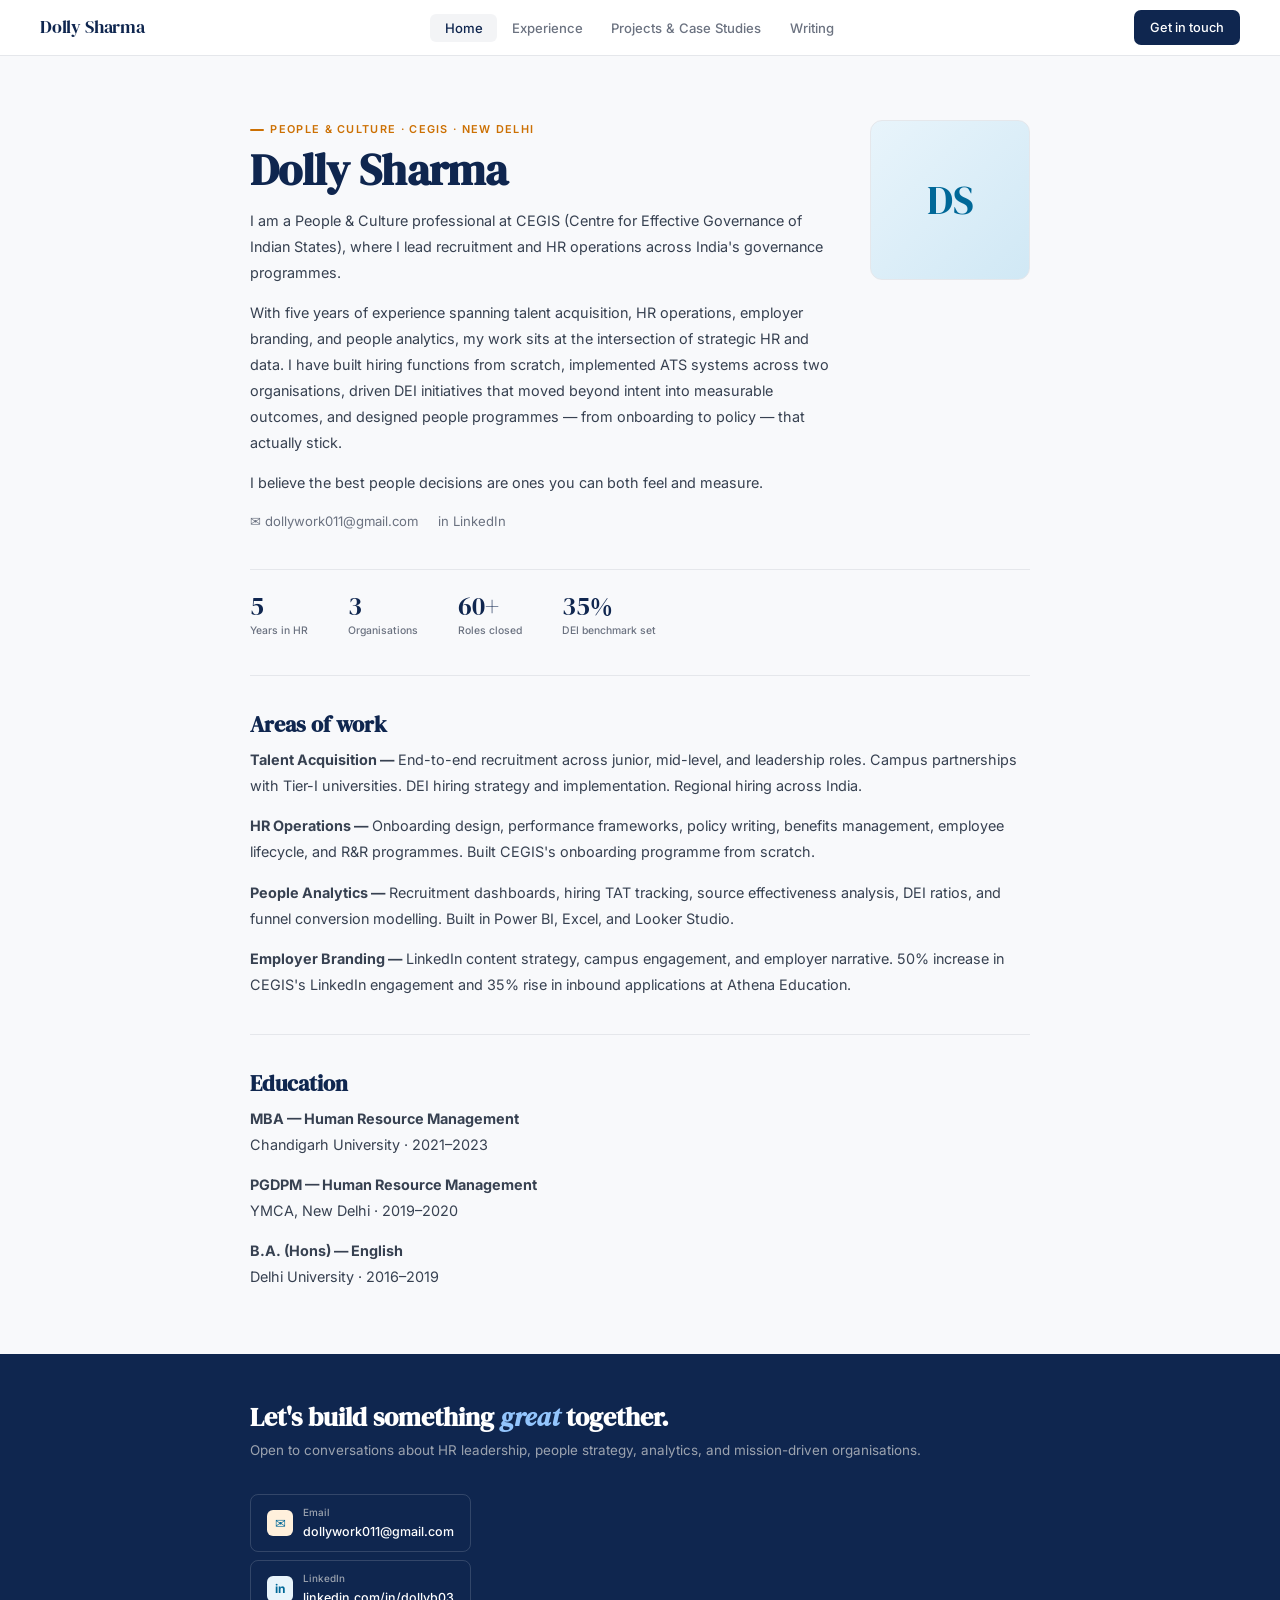
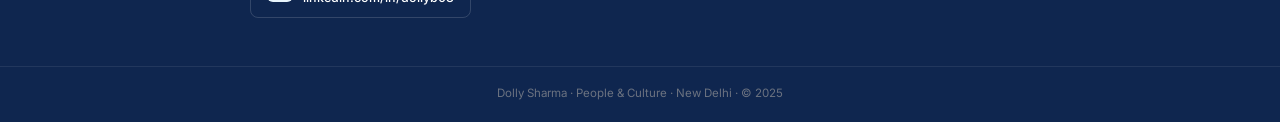
==== index.html @ c531f2a0 "Add files via upload" ====
<!DOCTYPE html>
<html lang="en">
<head>
<meta charset="UTF-8">
<meta name="viewport" content="width=device-width, initial-scale=1.0">
<title>Dolly Sharma — People & Culture</title>
<link rel="stylesheet" href="style.css">
</head>
<body>

<nav>
  <a href="index.html" class="nav-logo">Dolly Sharma</a>
  <ul class="nav-links">
    <li><a href="index.html" class="active">Home</a></li>
    <li><a href="experience.html">Experience</a></li>
    <li><a href="projects.html">Projects & Case Studies</a></li>
    <li><a href="writing.html">Writing</a></li>
  </ul>
  <a href="mailto:dollywork011@gmail.com" class="nav-cta">Get in touch</a>
</nav>

<div class="page">

  <div class="home-grid">
    <div>
      <p class="s-label">People & Culture · CEGIS · New Delhi</p>
      <h1>Dolly Sharma</h1>
      <p>I am a People & Culture professional at CEGIS (Centre for Effective Governance of Indian States), where I lead recruitment and HR operations across India's governance programmes.</p>
      <p>With five years of experience spanning talent acquisition, HR operations, employer branding, and people analytics, my work sits at the intersection of strategic HR and data. I have built hiring functions from scratch, implemented ATS systems across two organisations, driven DEI initiatives that moved beyond intent into measurable outcomes, and designed people programmes — from onboarding to policy — that actually stick.</p>
      <p>I believe the best people decisions are ones you can both feel and measure.</p>
      <div class="contact-row">
        <a href="mailto:dollywork011@gmail.com">✉ dollywork011@gmail.com</a>
        <a href="https://www.linkedin.com/in/dollyb03/" target="_blank">in LinkedIn</a>
      </div>
    </div>
    <div class="home-photo">DS</div>
  </div>

  <div class="home-stats">
    <div><div class="hs-val">5</div><div class="hs-lbl">Years in HR</div></div>
    <div><div class="hs-val">3</div><div class="hs-lbl">Organisations</div></div>
    <div><div class="hs-val">60+</div><div class="hs-lbl">Roles closed</div></div>
    <div><div class="hs-val">35%</div><div class="hs-lbl">DEI benchmark set</div></div>
  </div>

  <hr>

  <h2>Areas of work</h2>
  <p><strong>Talent Acquisition —</strong> End-to-end recruitment across junior, mid-level, and leadership roles. Campus partnerships with Tier-I universities. DEI hiring strategy and implementation. Regional hiring across India.</p>
  <p><strong>HR Operations —</strong> Onboarding design, performance frameworks, policy writing, benefits management, employee lifecycle, and R&R programmes. Built CEGIS's onboarding programme from scratch.</p>
  <p><strong>People Analytics —</strong> Recruitment dashboards, hiring TAT tracking, source effectiveness analysis, DEI ratios, and funnel conversion modelling. Built in Power BI, Excel, and Looker Studio.</p>
  <p><strong>Employer Branding —</strong> LinkedIn content strategy, campus engagement, and employer narrative. 50% increase in CEGIS's LinkedIn engagement and 35% rise in inbound applications at Athena Education.</p>

  <hr>

  <h2>Education</h2>
  <p><strong>MBA — Human Resource Management</strong><br>Chandigarh University · 2021–2023</p>
  <p><strong>PGDPM — Human Resource Management</strong><br>YMCA, New Delhi · 2019–2020</p>
  <p><strong>B.A. (Hons) — English</strong><br>Delhi University · 2016–2019</p>

</div>

<div class="cf">
  <div class="cf-inner">
    <div class="cf-left">
      <h2>Let's build something <em>great</em> together.</h2>
      <p>Open to conversations about HR leadership, people strategy, analytics, and mission-driven organisations.</p>
    </div>
    <div class="cf-links">
      <a href="mailto:dollywork011@gmail.com" class="cf-link">
        <div class="cf-icon" style="background:#FFF0DC">✉</div>
        <div><div class="cf-label">Email</div><div class="cf-val">dollywork011@gmail.com</div></div>
      </a>
      <a href="https://www.linkedin.com/in/dollyb03/" target="_blank" class="cf-link">
        <div class="cf-icon" style="background:#E8F4FB; color:#006898; font-weight:700; font-size:0.75rem">in</div>
        <div><div class="cf-label">LinkedIn</div><div class="cf-val">linkedin.com/in/dollyb03</div></div>
      </a>
    </div>
  </div>
</div>
<div class="cf-foot">Dolly Sharma · People & Culture · New Delhi · © 2025</div>

</body>
</html>
---- style.css ----
@import url('https://fonts.googleapis.com/css2?family=DM+Serif+Display:ital@0;1&family=Inter:wght@400;500;600&display=swap');

*, *::before, *::after { box-sizing: border-box; margin: 0; padding: 0; }

:root {
  --dark: #0F264F;
  --navy: #006898;
  --orange: #CC7003;
  --cream: #FFF5E8;
  --border: #E5E7EB;
  --bg: #F8F9FB;
  --muted: #6B7280;
  --ink: #111827;
}

html { scroll-behavior: smooth; }

body {
  font-family: 'Inter', sans-serif;
  background: var(--bg);
  color: var(--ink);
  font-size: 15px;
  line-height: 1.7;
  -webkit-font-smoothing: antialiased;
}

/* NAV */
nav {
  background: rgba(255,255,255,0.96);
  backdrop-filter: blur(16px);
  border-bottom: 1px solid var(--border);
  display: flex;
  align-items: center;
  justify-content: space-between;
  padding: 0 2.5rem;
  height: 56px;
  position: sticky;
  top: 0;
  z-index: 100;
}

.nav-logo {
  font-family: 'DM Serif Display', serif;
  font-size: 1.1rem;
  color: var(--dark);
  text-decoration: none;
  letter-spacing: -0.01em;
  flex-shrink: 0;
}

.nav-links {
  display: flex;
  list-style: none;
  gap: 0;
}

.nav-links a {
  font-size: 0.82rem;
  font-weight: 500;
  color: var(--muted);
  text-decoration: none;
  padding: 0.38rem 0.9rem;
  border-radius: 6px;
  transition: all 0.15s;
  white-space: nowrap;
}

.nav-links a:hover,
.nav-links a.active {
  color: var(--dark);
  background: #F3F4F6;
}

.nav-cta {
  font-size: 0.8rem;
  font-weight: 500;
  background: var(--dark);
  color: #fff;
  padding: 0.4rem 1rem;
  border-radius: 7px;
  text-decoration: none;
  transition: background 0.15s;
  white-space: nowrap;
  flex-shrink: 0;
}

.nav-cta:hover { background: var(--navy); }

/* PAGE WRAPPER */
.page { max-width: 860px; margin: 0 auto; padding: 4rem 2.5rem; }

/* LABELS + HEADINGS */
.s-label {
  font-size: 0.68rem;
  font-weight: 600;
  letter-spacing: 0.12em;
  text-transform: uppercase;
  color: var(--orange);
  margin-bottom: 0.4rem;
  display: flex;
  align-items: center;
  gap: 0.4rem;
}

.s-label::before {
  content: '';
  width: 14px;
  height: 2px;
  background: var(--orange);
  border-radius: 2px;
  display: inline-block;
}

h1 {
  font-family: 'DM Serif Display', serif;
  font-size: clamp(2rem, 4.5vw, 2.75rem);
  color: var(--dark);
  line-height: 1.1;
  margin-bottom: 0.85rem;
  letter-spacing: -0.015em;
}

h1 em { font-style: italic; color: var(--navy); }

h2 {
  font-family: 'DM Serif Display', serif;
  font-size: 1.4rem;
  color: var(--dark);
  margin-bottom: 0.5rem;
  line-height: 1.2;
}

h2 em { font-style: italic; color: var(--navy); }

p {
  font-size: 0.9rem;
  color: #374151;
  line-height: 1.8;
  margin-bottom: 0.9rem;
}

p:last-child { margin-bottom: 0; }

a { color: var(--navy); }
a:hover { text-decoration: underline; }

hr {
  border: none;
  border-top: 1px solid var(--border);
  margin: 2.25rem 0;
}

.page-sub {
  font-size: 0.875rem;
  color: var(--muted);
  margin-bottom: 2rem;
  max-width: 560px;
}

/* HOME PAGE */
.home-grid {
  display: grid;
  grid-template-columns: 1fr 160px;
  gap: 2.5rem;
  align-items: start;
  margin-bottom: 2.25rem;
}

.home-photo {
  width: 160px;
  height: 160px;
  border-radius: 12px;
  background: linear-gradient(135deg, #E8F4FB, #D0E8F5);
  border: 1px solid var(--border);
  display: flex;
  align-items: center;
  justify-content: center;
  font-family: 'DM Serif Display', serif;
  font-size: 2.5rem;
  color: var(--navy);
}

.home-stats {
  display: flex;
  gap: 2.5rem;
  flex-wrap: wrap;
  padding-top: 1.5rem;
  border-top: 1px solid var(--border);
  margin-bottom: 1.5rem;
}

.hs-val {
  font-family: 'DM Serif Display', serif;
  font-size: 1.6rem;
  color: var(--dark);
  line-height: 1;
}

.hs-lbl {
  font-size: 0.65rem;
  color: var(--muted);
  font-weight: 500;
  margin-top: 0.15rem;
}

.contact-row {
  display: flex;
  gap: 1.25rem;
  flex-wrap: wrap;
  margin-top: 0.5rem;
}

.contact-row a {
  font-size: 0.82rem;
  color: var(--muted);
  text-decoration: none;
  transition: color 0.15s;
}

.contact-row a:hover { color: var(--navy); text-decoration: none; }

/* EXPERIENCE TIMELINE */
.timeline { display: flex; flex-direction: column; }

.tl-item {
  display: grid;
  grid-template-columns: 150px 1fr;
  gap: 0 2rem;
  padding: 1.75rem 0;
  border-bottom: 1px solid var(--border);
}

.tl-item:last-child { border-bottom: none; }

.tl-dates { font-size: 0.73rem; color: var(--muted); margin-bottom: 0.2rem; }
.tl-org { font-size: 0.78rem; font-weight: 600; color: var(--dark); }
.tl-loc { font-size: 0.68rem; color: var(--muted); margin-top: 0.1rem; }

.tl-badge {
  display: inline-block;
  margin-top: 0.35rem;
  font-size: 0.62rem;
  font-weight: 500;
  color: var(--navy);
  background: #E8F4FB;
  padding: 0.15rem 0.5rem;
  border-radius: 99px;
}

.tl-role {
  font-size: 0.93rem;
  font-weight: 600;
  color: var(--ink);
  margin-bottom: 0.5rem;
}

.tl-para {
  font-size: 0.86rem;
  color: #374151;
  line-height: 1.78;
  margin-bottom: 0.65rem;
}

.tl-tags { display: flex; flex-wrap: wrap; gap: 0.3rem; }

.tl-tag {
  font-size: 0.62rem;
  font-weight: 500;
  background: #F3F4F6;
  color: var(--muted);
  padding: 0.14rem 0.48rem;
  border-radius: 99px;
}

/* SKILLS */
.skills-grid {
  display: grid;
  grid-template-columns: repeat(auto-fit, minmax(190px, 1fr));
  gap: 0.85rem;
}

.sg {
  background: #fff;
  border: 1px solid var(--border);
  border-radius: 10px;
  padding: 1rem 1.2rem;
}

.sg-title {
  font-size: 0.62rem;
  font-weight: 600;
  letter-spacing: 0.1em;
  text-transform: uppercase;
  color: var(--orange);
  margin-bottom: 0.65rem;
}

.sg-pills { display: flex; flex-wrap: wrap; gap: 0.3rem; }

.sg-pill {
  font-size: 0.7rem;
  color: var(--dark);
  background: var(--bg);
  border: 1px solid var(--border);
  padding: 0.2rem 0.6rem;
  border-radius: 99px;
}

/* PROJECT CARD */
.proj-card {
  background: #fff;
  border: 1px solid var(--border);
  border-radius: 13px;
  padding: 1.5rem;
  margin-bottom: 1rem;
  transition: border-color 0.2s, transform 0.18s;
}

.proj-card:hover {
  border-color: var(--navy);
  transform: translateY(-2px);
}

.pc-top {
  display: flex;
  align-items: center;
  justify-content: space-between;
  margin-bottom: 0.7rem;
}

.pc-left { display: flex; align-items: center; gap: 0.75rem; }

.pc-icon {
  width: 40px;
  height: 40px;
  border-radius: 9px;
  background: var(--cream);
  display: flex;
  align-items: center;
  justify-content: center;
  font-size: 1.1rem;
  flex-shrink: 0;
}

.pc-title {
  font-size: 0.93rem;
  font-weight: 600;
  color: var(--ink);
  line-height: 1.35;
}

.pc-status {
  font-size: 0.63rem;
  font-weight: 600;
  padding: 0.18rem 0.58rem;
  border-radius: 99px;
  flex-shrink: 0;
}

.ps-live { background: #EAF3DE; color: #3B6D11; }

.pc-tags { display: flex; flex-wrap: wrap; gap: 0.3rem; margin-bottom: 0.7rem; }

.pc-tag {
  font-size: 0.63rem;
  font-weight: 500;
  background: #F3F4F6;
  color: var(--muted);
  padding: 0.14rem 0.5rem;
  border-radius: 99px;
}

.pc-desc {
  font-size: 0.84rem;
  color: #374151;
  line-height: 1.72;
  margin-bottom: 0.8rem;
}

.pc-metrics {
  display: flex;
  flex-wrap: wrap;
  gap: 0.5rem;
  margin-bottom: 0.8rem;
}

.pc-metric {
  font-size: 0.72rem;
  font-weight: 600;
  color: var(--navy);
  background: #E8F4FB;
  padding: 0.3rem 0.7rem;
  border-radius: 5px;
}

.pc-link {
  display: inline-flex;
  align-items: center;
  gap: 0.35rem;
  font-size: 0.8rem;
  font-weight: 500;
  color: var(--navy);
  text-decoration: none;
  border: 1px solid #B5D4F4;
  padding: 0.38rem 0.9rem;
  border-radius: 6px;
  transition: background 0.15s;
}

.pc-link:hover { background: #E8F4FB; text-decoration: none; }

/* EMPTY PLACEHOLDER */
.empty-section {
  background: #fff;
  border: 1.5px dashed var(--border);
  border-radius: 12px;
  padding: 2.5rem;
  text-align: center;
  margin-bottom: 1rem;
}

.empty-section .e-icon { font-size: 1.75rem; margin-bottom: 0.6rem; }

.empty-section h3 {
  font-size: 0.9rem;
  font-weight: 600;
  color: var(--ink);
  margin-bottom: 0.35rem;
}

.empty-section p { color: var(--muted); font-size: 0.82rem; margin: 0; }

/* ARTICLES */
.art-filters { display: flex; gap: 5px; flex-wrap: wrap; margin-bottom: 1.5rem; }

.af-btn {
  font-size: 0.72rem;
  font-weight: 500;
  padding: 4px 13px;
  border-radius: 99px;
  border: 1px solid var(--border);
  background: transparent;
  color: var(--muted);
  cursor: pointer;
  transition: all 0.15s;
}

.af-btn.active,
.af-btn:hover {
  background: var(--dark);
  color: #fff;
  border-color: var(--dark);
}

.art-item {
  background: #fff;
  border: 1px solid var(--border);
  border-radius: 12px;
  padding: 1.25rem;
  margin-bottom: 0.85rem;
  display: block;
  text-decoration: none;
  color: inherit;
  transition: border-color 0.2s;
}

.art-item:hover { border-color: var(--navy); }

.ai-top {
  display: flex;
  align-items: center;
  justify-content: space-between;
  margin-bottom: 0.4rem;
}

.ai-cat {
  font-size: 0.62rem;
  font-weight: 600;
  letter-spacing: 0.07em;
  text-transform: uppercase;
  color: var(--orange);
}

.ai-platform {
  font-size: 0.62rem;
  font-weight: 500;
  background: #E8F4FB;
  color: var(--navy);
  padding: 0.14rem 0.48rem;
  border-radius: 99px;
}

.art-item h3 {
  font-size: 0.9rem;
  font-weight: 600;
  color: var(--ink);
  line-height: 1.4;
  margin-bottom: 0.3rem;
}

.art-item p {
  font-size: 0.8rem;
  color: var(--muted);
  line-height: 1.65;
  margin-bottom: 0.45rem;
}

.ai-foot {
  display: flex;
  align-items: center;
  justify-content: space-between;
}

.ai-date { font-size: 0.67rem; color: var(--muted); }
.ai-read { font-size: 0.72rem; font-weight: 500; color: var(--navy); }

.art-cta {
  background: var(--cream);
  border: 1px solid #FFD99A;
  border-radius: 10px;
  padding: 1.25rem 1.5rem;
  margin-top: 1rem;
}

.art-cta p { font-size: 0.82rem; color: #633806; font-weight: 500; margin: 0; }

/* CONTACT FOOTER */
.cf { background: var(--dark); }

.cf-inner {
  max-width: 860px;
  margin: 0 auto;
  padding: 3rem 2.5rem;
  display: flex;
  align-items: center;
  justify-content: space-between;
  gap: 2rem;
  flex-wrap: wrap;
}

.cf-left h2 {
  font-family: 'DM Serif Display', serif;
  font-size: 1.6rem;
  color: #fff;
  margin-bottom: 0.35rem;
}

.cf-left h2 em { font-style: italic; color: #93C5FD; }
.cf-left p { font-size: 0.84rem; color: #9CA3AF; }

.cf-links { display: flex; flex-direction: column; gap: 0.5rem; }

.cf-link {
  display: flex;
  align-items: center;
  gap: 0.6rem;
  text-decoration: none;
  padding: 0.55rem 1rem;
  border-radius: 8px;
  border: 1px solid rgba(255,255,255,0.15);
  min-width: 200px;
  transition: all 0.15s;
}

.cf-link:hover {
  background: rgba(255,255,255,0.07);
  border-color: rgba(255,255,255,0.3);
  text-decoration: none;
}

.cf-icon {
  width: 26px;
  height: 26px;
  border-radius: 6px;
  display: flex;
  align-items: center;
  justify-content: center;
  font-size: 0.82rem;
  flex-shrink: 0;
}

.cf-label { font-size: 0.62rem; color: #9CA3AF; font-weight: 500; }
.cf-val { font-size: 0.78rem; color: #fff; font-weight: 500; }

.cf-foot {
  background: var(--dark);
  border-top: 1px solid rgba(255,255,255,0.08);
  text-align: center;
  padding: 1.1rem;
  font-size: 0.72rem;
  color: #6B7280;
}

/* RESPONSIVE */
@media (max-width: 700px) {
  nav { padding: 0 1.25rem; }
  .nav-links { display: none; }
  .page { padding: 2.5rem 1.25rem; }
  .home-grid { grid-template-columns: 1fr; gap: 1.5rem; }
  .home-photo { width: 100px; height: 100px; font-size: 2rem; }
  .tl-item { grid-template-columns: 1fr; gap: 0.4rem; }
  .cf-inner { padding: 2.5rem 1.25rem; }
}
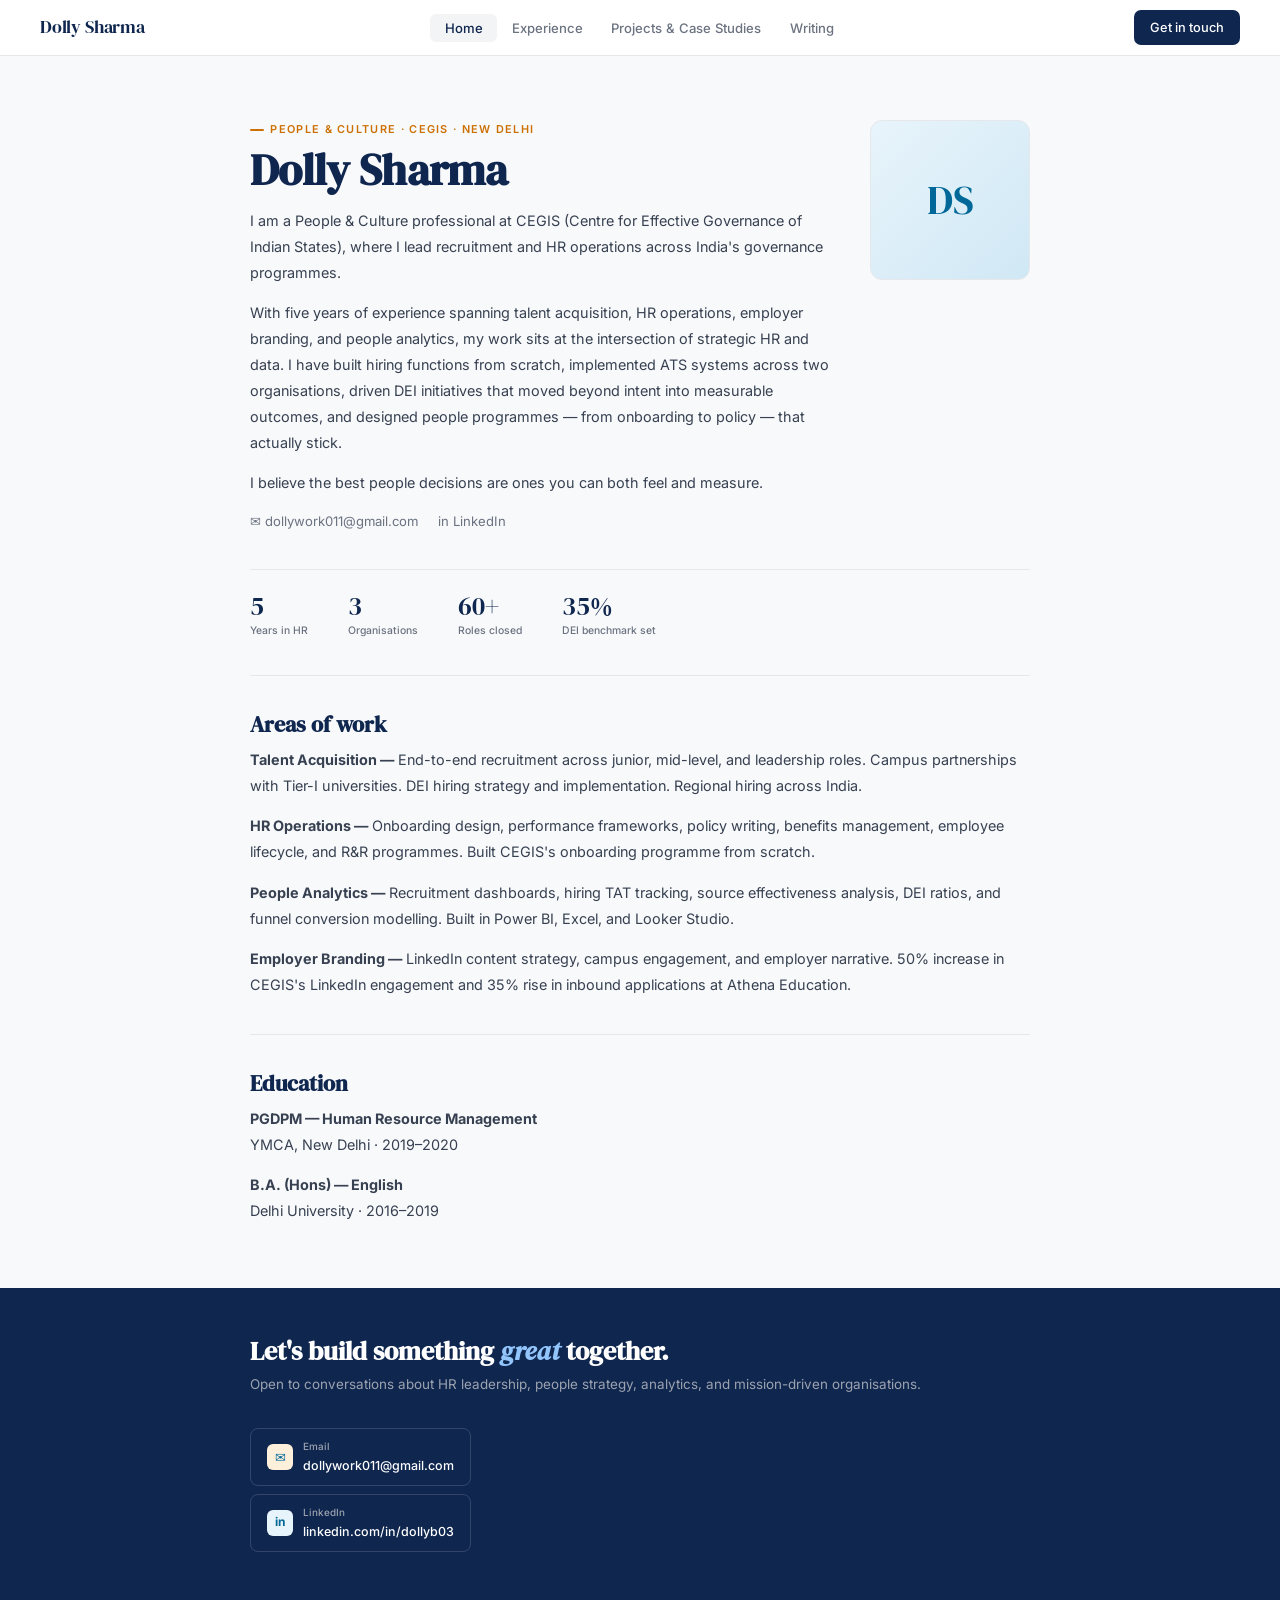
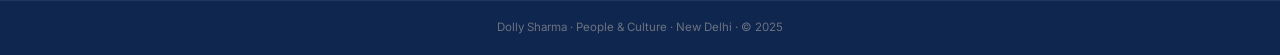
==== commit 0028cd64: "Update index.html" ====
--- a/index.html
+++ b/index.html
@@ -54,8 +54,7 @@
   <hr>
 
   <h2>Education</h2>
-  <p><strong>MBA — Human Resource Management</strong><br>Chandigarh University · 2021–2023</p>
-  <p><strong>PGDPM — Human Resource Management</strong><br>YMCA, New Delhi · 2019–2020</p>
+    <p><strong>PGDPM — Human Resource Management</strong><br>YMCA, New Delhi · 2019–2020</p>
   <p><strong>B.A. (Hons) — English</strong><br>Delhi University · 2016–2019</p>
 
 </div>
